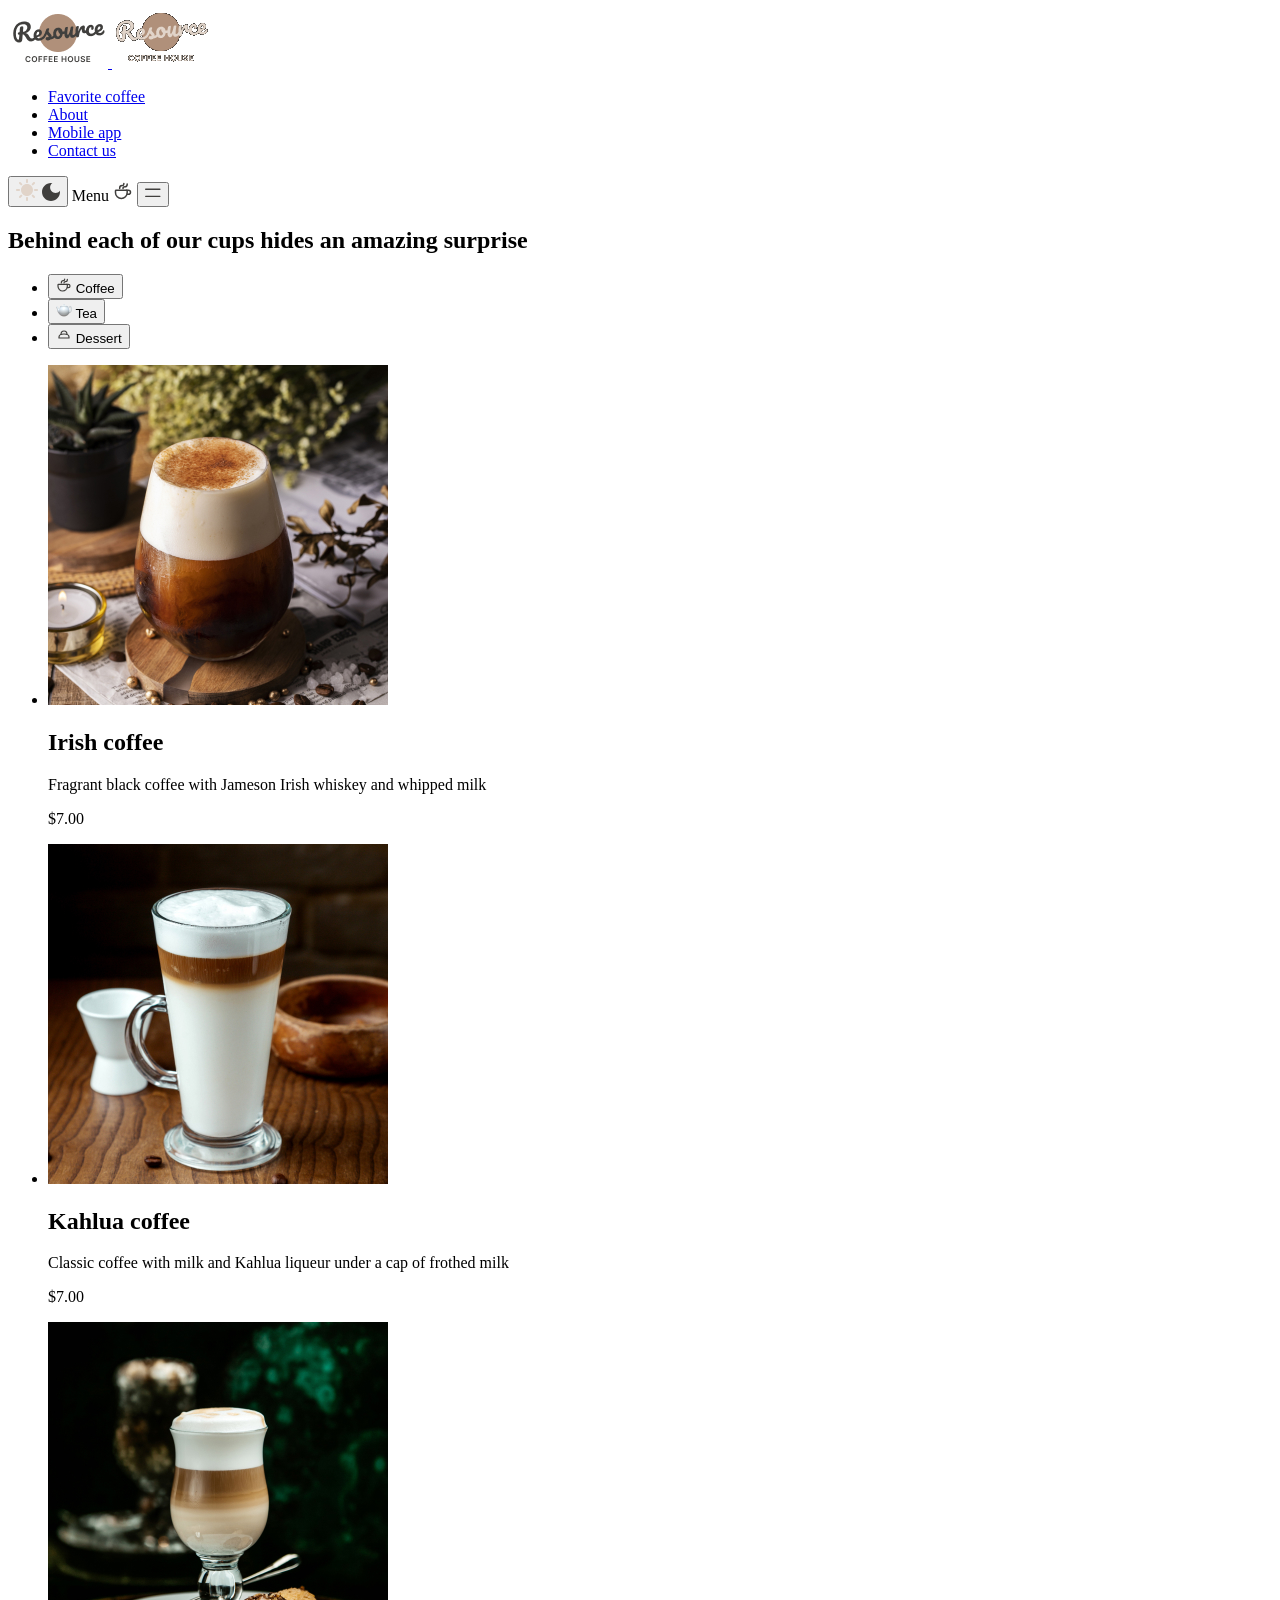
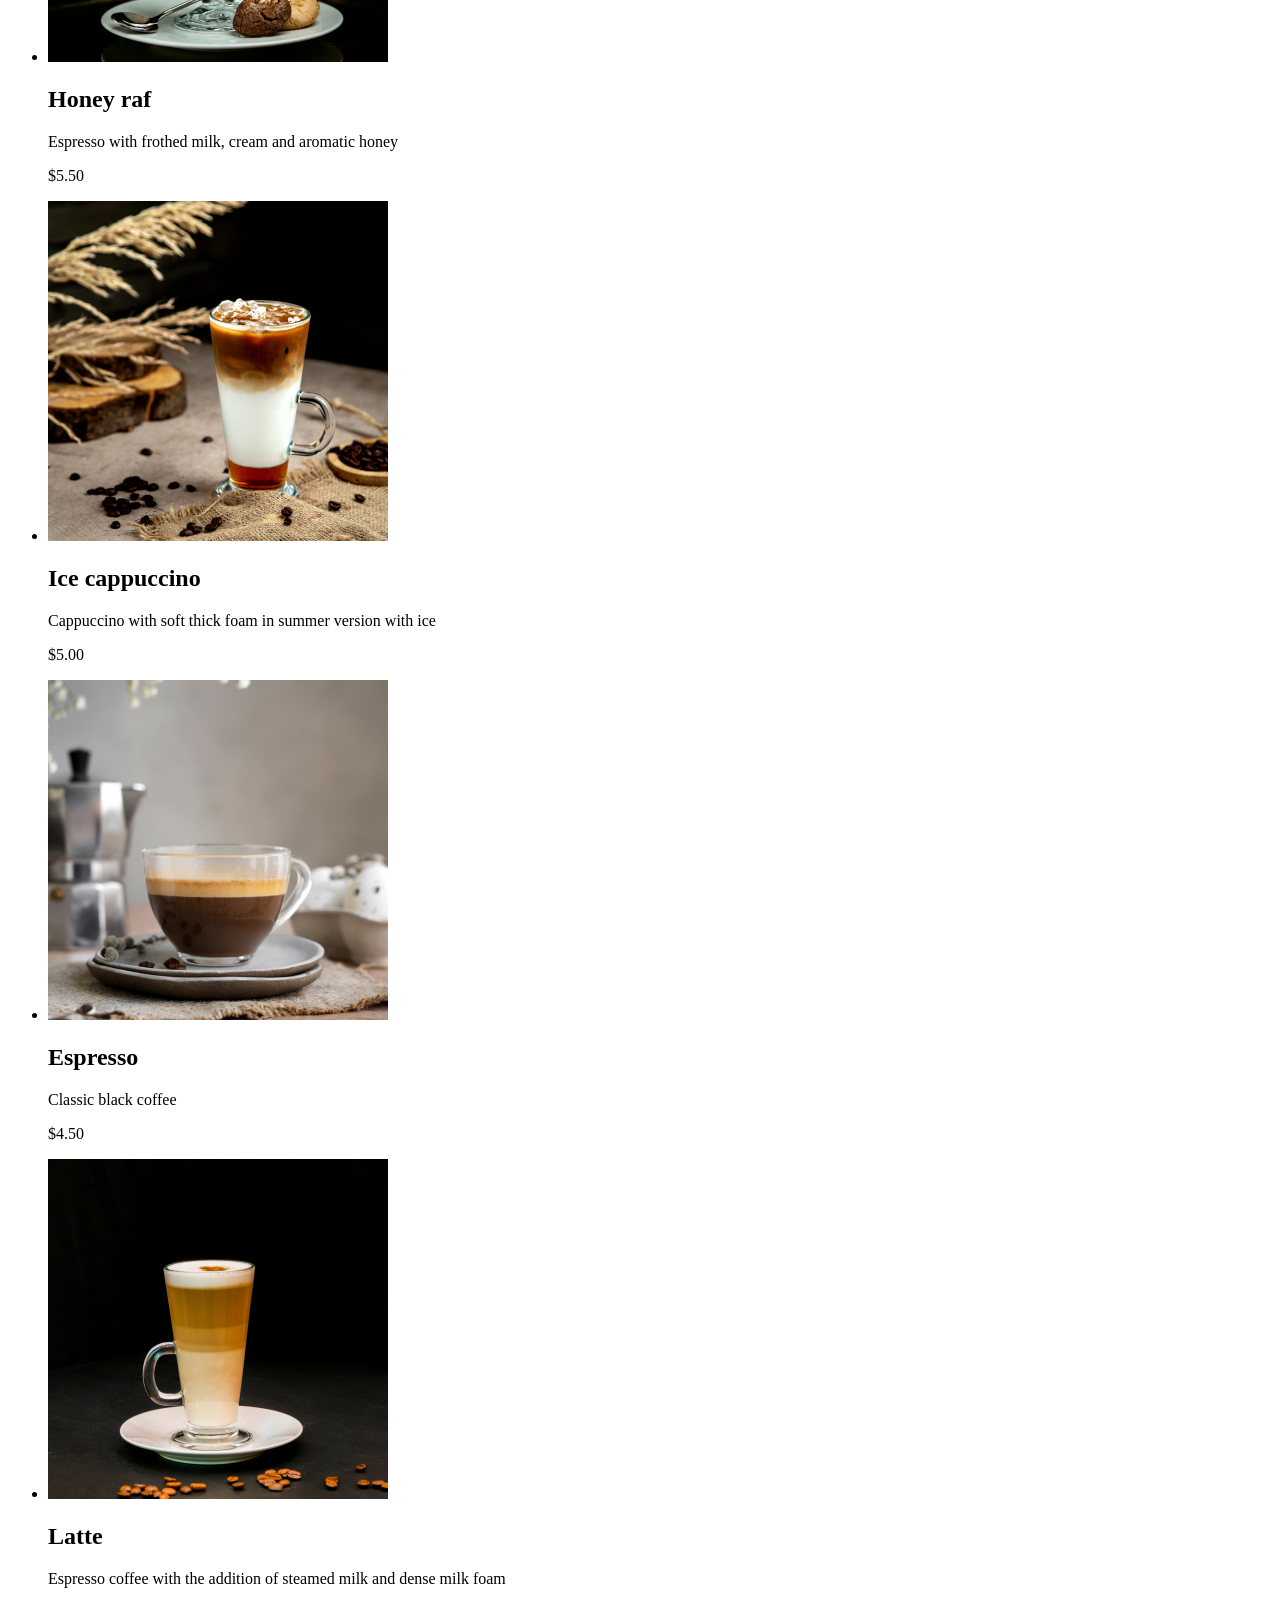
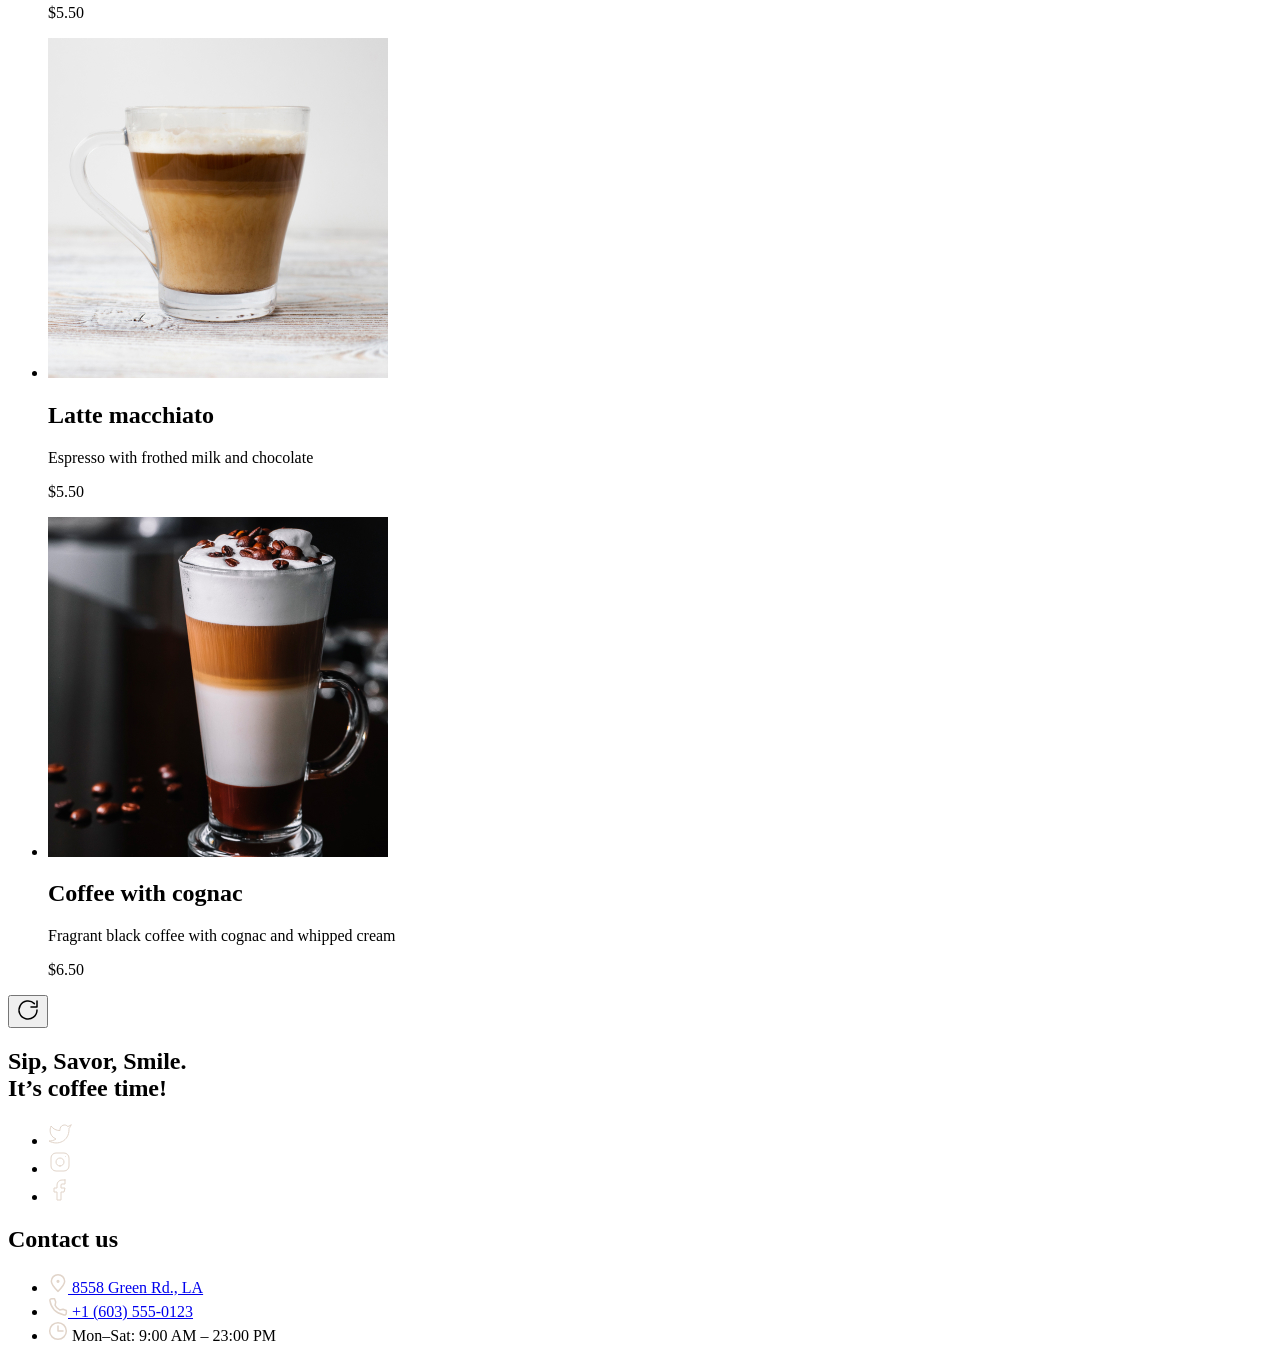
==== catalog.html @ 50e80a71 "feat: implement catalog.html with catalog of the products" ====
<!DOCTYPE html>
<html lang="en">
  <head>
    <meta charset="UTF-8">
    <meta name="viewport" content="width=device-width, initial-scale=1.0">
    <title>Menu | Resource Coffee House</title>
    <link rel="icon" type="image/svg+xml" href="./assets/icons/favicon.svg">
    <link rel="preconnect" href="https://fonts.googleapis.com">
    <link rel="preconnect" href="https://fonts.gstatic.com" crossorigin>
    <link
      href="https://fonts.googleapis.com/css2?family=Inter:ital,wght@0,400;0,600;1,600&display=swap"
      rel="stylesheet"
    >
    <link rel="stylesheet" href="./css/style.css" >
  </head>
  <body>
    <header class="header">
      <div class="wrapper">
        <a class="logo" href="./index.html" aria-label="Resource Coffee House home">
          <img
            class="logo-img logo-light"
            src="./assets/images/logo.png"
            alt="Resource"
            width="100"
            height="60"
          >
          <img
            class="logo-img logo-dark"
            src="./assets/images/logo-dark.png"
            alt="Resource"
            width="100"
            height="60"
          >
        </a>

        <nav class="nav" aria-label="Main navigation">
          <ul class="nav-list">
            <li>
              <a class="nav-link" href="./index.html#favorite-coffee">Favorite coffee</a>
            </li>
            <li><a class="nav-link" href="./index.html#about">About</a></li>
            <li><a class="nav-link" href="./index.html#mobile-app">Mobile app</a></li>
            <li><a class="nav-link" href="#contact-us">Contact us</a></li>
          </ul>
        </nav>

        <div class="header-actions">
          <button
            class="theme-toggle"
            type="button"
            aria-label="Switch to dark theme"
            aria-pressed="false"
          >
            <span class="theme-btn theme-btn-active" data-theme="light">
              <img src="./assets/icons/sun.svg" alt="" width="22" height="22">
            </span>
            <span class="theme-btn" data-theme="dark">
              <img src="./assets/icons/moon.svg" alt="" width="18" height="18">
            </span>
          </button>

          <span class="menu-link menu-link-active" aria-current="page">
            <span>Menu</span>
            <img
              class="icon"
              src="./assets/icons/coffee-cup.svg"
              alt=""
              width="20"
              height="20"
            >
          </span>

          <button class="burger" type="button" aria-label="Open menu">
            <img
              class="icon"
              src="./assets/icons/burger-menu.svg"
              alt=""
              width="16"
              height="16"
            >
          </button>
        </div>
      </div>
    </header>

    <main>
      <div class="wrapper">
        <section class="menu" aria-labelledby="menu-heading">
          <h1 class="menu-heading" id="menu-heading">
            Behind each of our cups hides an
            <span class="accent">amazing surprise</span>
          </h1>

          <ul class="tabs" role="tablist" aria-label="Menu categories">
            <li role="presentation">
              <button
                class="tab tab-active"
                type="button"
                role="tab"
                id="tab-coffee"
                aria-selected="true"
                aria-controls="panel-coffee"
              >
                <span class="tab-icon" aria-hidden="true">
                  <img
                    class="icon"
                    src="./assets/icons/coffee-cup.svg"
                    alt="coffee cup icon"
                    width="16"
                    height="16"
                  >
                </span>
                <span>Coffee</span>
              </button>
            </li>
            <li role="presentation">
              <button
                class="tab"
                type="button"
                role="tab"
                id="tab-tea"
                aria-selected="false"
                aria-controls="panel-tea"
                tabindex="-1"
              >
                <span class="tab-icon" aria-hidden="true">
                  <img
                    class="icon"
                    src="./assets/images/tea-tab.png"
                    alt="tea icon"
                    width="16"
                    height="16"
                  >
                </span>
                <span>Tea</span>
              </button>
            </li>
            <li role="presentation">
              <button
                class="tab"
                type="button"
                role="tab"
                id="tab-dessert"
                aria-selected="false"
                aria-controls="panel-dessert"
                tabindex="-1"
              >
                <span class="tab-icon" aria-hidden="true">
                  <svg width="16" height="16" viewBox="0 0 16 16" fill="none" aria-hidden="true">
                    <path
                      d="M3 10c0-2 2-3 5-3s5 1 5 3v1H3v-1Z"
                      stroke="#403F3D"
                      stroke-width="1.2"
                    />
                    <path
                      d="M5 7.5C5 5.5 6.2 4 8 4s3 1.5 3 3.5"
                      stroke="#403F3D"
                      stroke-width="1.2"
                      stroke-linecap="round"
                    />
                  </svg>
                </span>
                <span>Dessert</span>
              </button>
            </li>
          </ul>

          <div
            class="tab-panel"
            id="panel-coffee"
            role="tabpanel"
            aria-labelledby="tab-coffee"
          >
            <ul class="products">
              <li class="card">
                <img
                  class="card-img"
                  src="./assets/images/coffee-1.jpg"
                  alt="Irish coffee"
                >
                <div class="card-body">
                  <h2 class="card-heading">Irish coffee</h2>
                  <p>Fragrant black coffee with Jameson Irish whiskey and whipped milk</p>
                  <p class="card-price">$7.00</p>
                </div>
              </li>
              <li class="card">
                <img
                  class="card-img"
                  src="./assets/images/coffee-2.jpg"
                  alt="Kahlua coffee"
                >
                <div class="card-body">
                  <h2 class="card-heading">Kahlua coffee</h2>
                  <p>
                    Classic coffee with milk and Kahlua liqueur under a cap of frothed milk
                  </p>
                  <p class="card-price">$7.00</p>
                </div>
              </li>
              <li class="card">
                <img
                  class="card-img"
                  src="./assets/images/coffee-3.jpg"
                  alt="Honey raf coffee"
                >
                <div class="card-body">
                  <h2 class="card-heading">Honey raf</h2>
                  <p>Espresso with frothed milk, cream and aromatic honey</p>
                  <p class="card-price">$5.50</p>
                </div>
              </li>
              <li class="card">
                <img
                  class="card-img"
                  src="./assets/images/coffee-4.jpg"
                  alt="Ice cappuccino"
                >
                <div class="card-body">
                  <h2 class="card-heading">Ice cappuccino</h2>
                  <p>Cappuccino with soft thick foam in summer version with ice</p>
                  <p class="card-price">$5.00</p>
                </div>
              </li>
              <li class="card">
                <img
                  class="card-img"
                  src="./assets/images/coffee-5.jpg"
                  alt="Espresso coffee"
                >
                <div class="card-body">
                  <h2 class="card-heading">Espresso</h2>
                  <p>Classic black coffee</p>
                  <p class="card-price">$4.50</p>
                </div>
              </li>
              <li class="card">
                <img
                  class="card-img"
                  src="./assets/images/coffee-6.jpg"
                  alt="Latte"
                >
                <div class="card-body">
                  <h2 class="card-heading">Latte</h2>
                  <p>
                    Espresso coffee with the addition of steamed milk and dense milk foam
                  </p>
                  <p class="card-price">$5.50</p>
                </div>
              </li>
              <li class="card">
                <img
                  class="card-img"
                  src="./assets/images/coffee-7.jpg"
                  alt="Latte macchiato coffee"
                >
                <div class="card-body">
                  <h2 class="card-heading">Latte macchiato</h2>
                  <p>Espresso with frothed milk and chocolate</p>
                  <p class="card-price">$5.50</p>
                </div>
              </li>
              <li class="card">
                <img
                  class="card-img"
                  src="./assets/images/coffee-8.jpg"
                  alt="Coffee with cognac coffee"
                >
                <div class="card-body">
                  <h2 class="card-heading">Coffee with cognac</h2>
                  <p>Fragrant black coffee with cognac and whipped cream</p>
                  <p class="card-price">$6.50</p>
                </div>
              </li>
            </ul>
          </div>

          <div
            class="tab-panel"
            id="panel-tea"
            role="tabpanel"
            aria-labelledby="tab-tea"
            hidden
          ></div>

          <div
            class="tab-panel"
            id="panel-dessert"
            role="tabpanel"
            aria-labelledby="tab-dessert"
            hidden
          ></div>

          <button class="load-more" type="button" aria-label="Load more products">
            <svg width="24" height="24" viewBox="0 0 24 24" fill="none" aria-hidden="true">
              <path
                d="M21 12a9 9 0 1 1-2.64-6.36"
                stroke="currentColor"
                stroke-width="1.5"
                stroke-linecap="round"
              />
              <path
                d="M21 3v6h-6"
                stroke="currentColor"
                stroke-width="1.5"
                stroke-linecap="round"
                stroke-linejoin="round"
              />
            </svg>
          </button>
        </section>
      </div>
    </main>

    <div class="wrapper">
      <footer class="footer" id="contact-us">
        <div class="footer-offer">
          <h2 class="footer-heading">
            Sip, Savor, Smile.<br>
            <span class="accent">It’s coffee time!</span>
          </h2>
          <ul class="social">
            <li>
              <a
                class="social-link"
                href="https://twitter.com"
                target="_blank"
                rel="noopener noreferrer"
                aria-label="Twitter"
              >
                <img src="./assets/icons/twitter.svg" alt="x icon" width="24" height="24">
              </a>
            </li>
            <li>
              <a
                class="social-link"
                href="https://www.instagram.com"
                target="_blank"
                rel="noopener noreferrer"
                aria-label="Instagram"
              >
                <img src="./assets/icons/instagram.svg" alt="instagram icon" width="24" height="24">
              </a>
            </li>
            <li>
              <a
                class="social-link"
                href="https://www.facebook.com"
                target="_blank"
                rel="noopener noreferrer"
                aria-label="Facebook"
              >
                <img src="./assets/icons/facebook.svg" alt="facebook icon" width="24" height="24">
              </a>
            </li>
          </ul>
        </div>

        <div class="footer-contacts">
          <h2 class="footer-contacts-heading">Contact us</h2>
          <ul class="contacts">
            <li>
              <a
                class="contact-link"
                href="https://maps.google.com/?q=8558+Green+Rd+LA"
                target="_blank"
                rel="noopener noreferrer"
              >
                <img src="./assets/icons/pin-alt.svg" alt="location icon" width="20" height="20">
                <span>8558 Green Rd., LA</span>
              </a>
            </li>
            <li>
              <a class="contact-link" href="tel:+16035550123">
                <img src="./assets/icons/phone.svg" alt="phone icon" width="20" height="20">
                <span>+1 (603) 555-0123</span>
              </a>
            </li>
            <li class="contact-item">
              <img src="./assets/icons/clock.svg" alt="clock icon" width="20" height="20">
              <span>Mon–Sat: 9:00 AM – 23:00 PM</span>
            </li>
          </ul>
        </div>
      </footer>
    </div>
  </body>
</html>
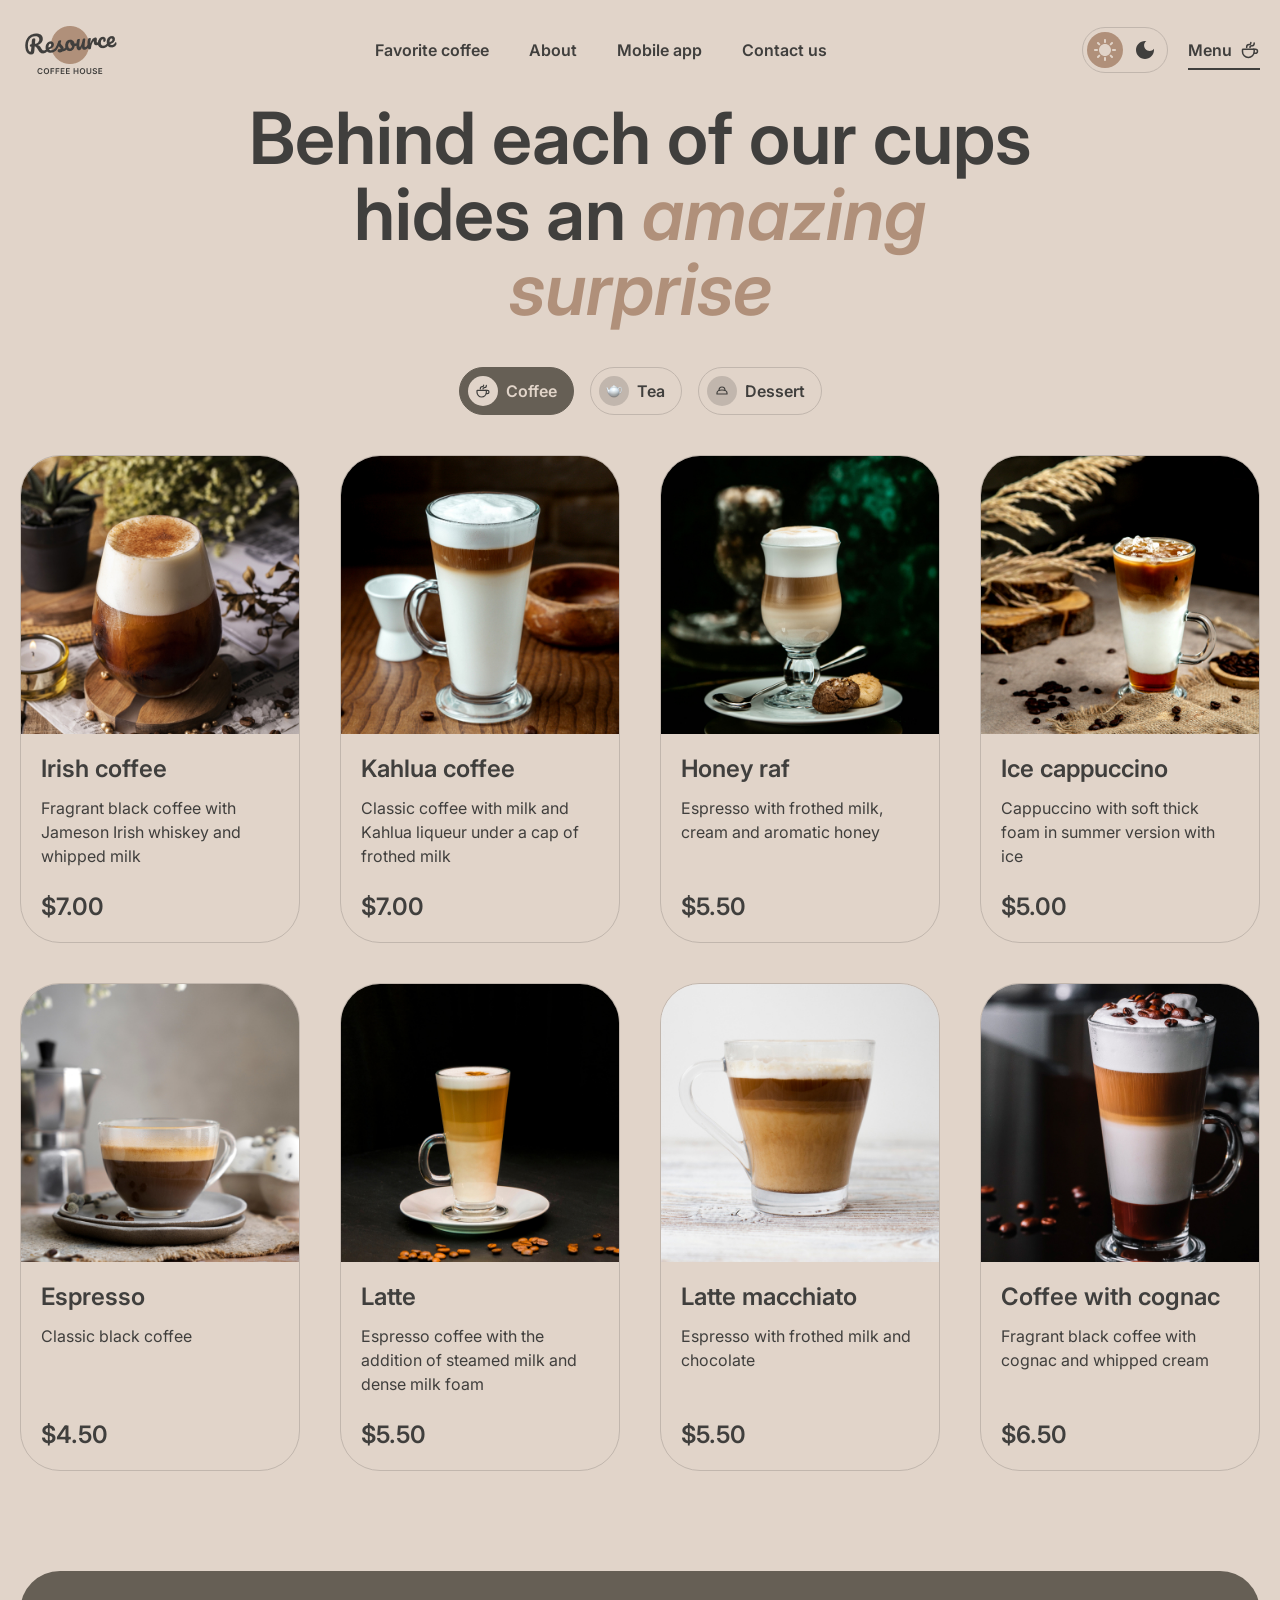
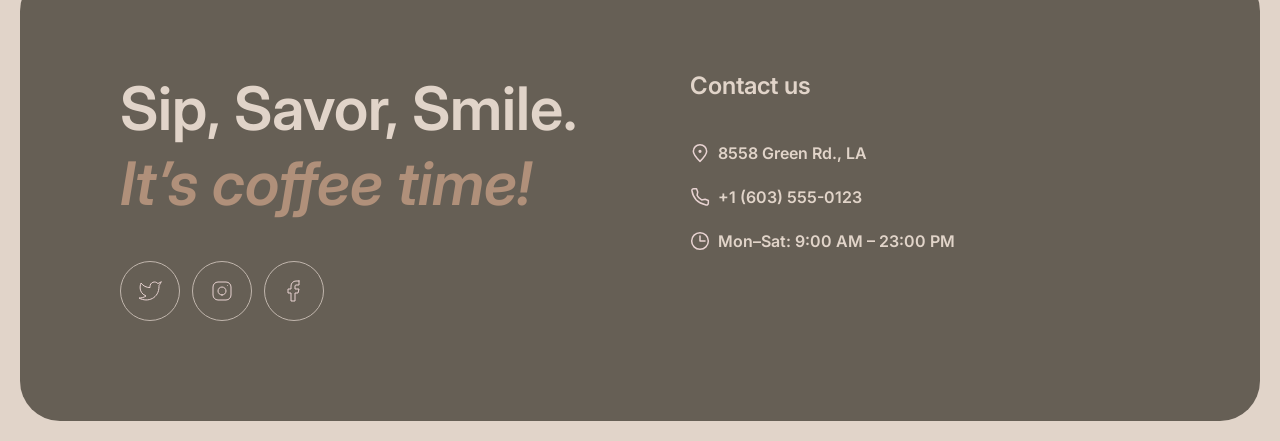
==== commit 6c6eb4d9: "feat: add implementation of theme switch" ====
--- a/catalog.html
+++ b/catalog.html
@@ -384,5 +384,6 @@
         </div>
       </footer>
     </div>
+    <script src="./js/theme.js"></script>
   </body>
 </html>
--- a/css/style.css
+++ b/css/style.css
@@ -0,0 +1,883 @@
+:root {
+  --text: #403f3d;
+  --text-light: #e1d4c9;
+  --accent: #b0907a;
+  --bg: #e1d4c9;
+  --container: #665f55;
+  --border: #c1b6ad;
+  --border-strong: #665f55;
+  --icon: none;
+  --icon-light: brightness(0) saturate(100%) invert(91%) sepia(8%) saturate(447%)
+    hue-rotate(314deg) brightness(97%) contrast(87%);
+}
+
+html[data-theme="dark"] {
+  --text: #e1d4c9;
+  --text-light: var(--text);
+  --bg: #292826;
+  --container: #403f3d;
+  --border: #665f55;
+  --border-strong: #c1b6ad;
+  --icon: brightness(0) saturate(100%) invert(91%) sepia(8%) saturate(447%)
+    hue-rotate(314deg) brightness(97%) contrast(87%);
+  --icon-light: var(--icon);
+}
+
+* {
+  box-sizing: border-box;
+  margin: 0;
+  padding: 0;
+}
+
+html {
+  scroll-behavior: smooth;
+}
+
+body {
+  font-family: "Inter", sans-serif;
+  font-size: 16px;
+  line-height: 1.5;
+  color: var(--text);
+  background-color: var(--bg);
+  padding: 20px 0;
+}
+
+img {
+  display: block;
+  max-width: 100%;
+  height: auto;
+}
+
+ul {
+  list-style: none;
+}
+
+a {
+  color: inherit;
+  text-decoration: none;
+}
+
+button {
+  font: inherit;
+  color: inherit;
+  background: none;
+  border: none;
+  cursor: pointer;
+}
+
+.hero-heading,
+.menu-heading {
+  font-size: 72px;
+  font-weight: 600;
+  line-height: 1.05;
+}
+
+.favorites-heading,
+.about-heading,
+.app-heading,
+.footer-heading {
+  font-size: 60px;
+  font-weight: 600;
+  line-height: 1.25;
+}
+
+.slide-heading,
+.slide-price,
+.card-heading,
+.card-price,
+.footer-contacts-heading {
+  font-size: 24px;
+  font-weight: 600;
+  line-height: 1.25;
+}
+
+.accent {
+  color: var(--accent);
+  font-style: italic;
+}
+
+.caption {
+  display: block;
+  font-size: 10px;
+  font-weight: 600;
+  line-height: 1.4;
+}
+
+.wrapper {
+  max-width: 1440px;
+  margin: 0 auto;
+  padding: 0 20px;
+}
+
+.header {
+  margin-bottom: 20px;
+}
+
+.header > .wrapper {
+  display: flex;
+  align-items: center;
+  gap: 40px;
+  min-height: 60px;
+}
+
+.logo {
+  position: relative;
+  display: block;
+  width: 100px;
+  height: 60px;
+  flex-shrink: 0;
+}
+
+.logo-img {
+  width: 100px;
+  height: 60px;
+  object-fit: contain;
+}
+
+.logo-dark {
+  display: none;
+}
+
+html[data-theme="dark"] .logo-light {
+  display: none;
+}
+
+html[data-theme="dark"] .logo-dark {
+  display: block;
+}
+
+.icon {
+  filter: var(--icon);
+}
+
+.nav {
+  flex: 1;
+}
+
+.nav-list {
+  display: flex;
+  justify-content: center;
+  flex-wrap: wrap;
+  gap: 8px 40px;
+}
+
+.nav-link,
+.menu-link {
+  display: inline-flex;
+  align-items: center;
+  gap: 8px;
+  padding: 8px 0;
+  font-weight: 600;
+  position: relative;
+}
+
+.nav-link::after,
+.menu-link::after {
+  content: "";
+  position: absolute;
+  left: 0;
+  bottom: 0;
+  width: 100%;
+  height: 2px;
+  background-color: var(--text);
+  transform: scaleX(0);
+  transition: transform 0.3s ease;
+}
+
+.nav-link:hover::after,
+.menu-link:hover::after,
+.menu-link-active::after {
+  transform: scaleX(1);
+}
+
+.header-actions {
+  display: flex;
+  align-items: center;
+  gap: 20px;
+  flex-shrink: 0;
+}
+
+.theme-toggle {
+  display: flex;
+  align-items: center;
+  gap: 4px;
+  padding: 4px;
+  border: 1px solid var(--border);
+  border-radius: 100px;
+  cursor: pointer;
+}
+
+.theme-btn {
+  display: flex;
+  align-items: center;
+  justify-content: center;
+  width: 36px;
+  height: 36px;
+  border-radius: 100px;
+}
+
+.theme-btn img {
+  filter: var(--icon);
+}
+
+.theme-btn-active {
+  background-color: var(--accent);
+}
+
+.theme-btn-active img {
+  filter: none;
+}
+
+.theme-toggle:hover .theme-btn:not(.theme-btn-active) {
+  background-color: var(--container);
+}
+
+.theme-toggle:hover .theme-btn:not(.theme-btn-active) img {
+  filter: var(--icon-light);
+}
+
+.burger {
+  display: none;
+  width: 44px;
+  height: 44px;
+  align-items: center;
+  justify-content: center;
+  border: 1px solid var(--border-strong);
+  border-radius: 100px;
+}
+
+.burger:hover {
+  background-color: var(--container);
+}
+
+.burger:hover .icon {
+  filter: var(--icon-light);
+}
+
+.btn {
+  display: inline-flex;
+  align-items: center;
+  justify-content: center;
+  gap: 8px;
+  padding: 20px 78px;
+  font-weight: 600;
+  border-radius: 100px;
+  transition: background-color 0.3s ease, color 0.3s ease;
+}
+
+.btn-light {
+  color: var(--text);
+  background-color: var(--bg);
+}
+
+.btn-icon {
+  width: 0;
+  opacity: 0;
+  overflow: hidden;
+  transition: width 0.3s ease, opacity 0.3s ease;
+}
+
+.btn-light:hover .btn-icon {
+  width: 20px;
+  opacity: 1;
+}
+
+html[data-theme="dark"] .btn-light .btn-icon {
+  filter: var(--icon);
+}
+
+.hero {
+  position: relative;
+  min-height: 644px;
+  margin-bottom: 100px;
+  border-radius: 40px;
+  overflow: hidden;
+  color: var(--text-light);
+}
+
+.hero-image {
+  position: absolute;
+  top: 0;
+  left: 0;
+  width: 100%;
+  height: 100%;
+  object-fit: cover;
+}
+
+.hero-content {
+  position: relative;
+  z-index: 1;
+  display: flex;
+  flex-direction: column;
+  justify-content: flex-end;
+  gap: 40px;
+  max-width: 530px;
+  min-height: 644px;
+  padding: 100px;
+}
+
+.hero-btn {
+  align-self: flex-start;
+  max-width: 200px;
+}
+
+.favorites,
+.about,
+.app,
+.menu {
+  margin-bottom: 100px;
+}
+
+.favorites-heading {
+  text-align: center;
+  margin-bottom: 40px;
+}
+
+.slider {
+  display: grid;
+  grid-template-columns: 60px 1fr 60px;
+  align-items: center;
+  gap: 40px;
+  margin-bottom: 40px;
+}
+
+.slider-btn {
+  display: flex;
+  align-items: center;
+  justify-content: center;
+  width: 60px;
+  height: 60px;
+  border: 1px solid var(--border-strong);
+  border-radius: 100px;
+  transition: background-color 0.3s ease;
+}
+
+.slider-btn:hover {
+  background-color: var(--container);
+  border-color: var(--container);
+}
+
+.slider-btn:hover .icon {
+  filter: var(--icon-light);
+}
+
+.slider-viewport {
+  overflow: hidden;
+}
+
+.slider-track {
+  display: flex;
+}
+
+.slide {
+  display: none;
+  flex-direction: column;
+  align-items: center;
+  gap: 20px;
+  max-width: 480px;
+  margin: 0 auto;
+  text-align: center;
+}
+
+.slide:first-child {
+  display: flex;
+}
+
+.slide-img {
+  width: 100%;
+  max-width: 480px;
+  aspect-ratio: 1;
+  object-fit: contain;
+}
+
+.slider-controls {
+  display: flex;
+  justify-content: center;
+  gap: 12px;
+}
+
+.slider-dash {
+  width: 40px;
+  height: 4px;
+  border-radius: 2px;
+  background-color: var(--border);
+}
+
+.slider-dash-active {
+  background-color: var(--container);
+}
+
+.about-heading {
+  margin-bottom: 40px;
+}
+
+.about-grid {
+  display: grid;
+  grid-template-columns: 1fr 1fr;
+  gap: 40px;
+}
+
+.about-col {
+  display: flex;
+  flex-direction: column;
+  gap: 40px;
+}
+
+.about-img {
+  width: 100%;
+  border-radius: 40px;
+  object-fit: cover;
+}
+
+.about-img-tall {
+  aspect-ratio: 660 / 590;
+}
+
+.about-img-short {
+  aspect-ratio: 660 / 430;
+}
+
+.app {
+  display: grid;
+  grid-template-columns: 1fr 1fr;
+  gap: 100px;
+  align-items: center;
+}
+
+.app-content {
+  display: flex;
+  flex-direction: column;
+  gap: 40px;
+}
+
+.app-stores {
+  display: flex;
+  flex-wrap: wrap;
+  gap: 20px;
+}
+
+.store-btn {
+  display: flex;
+  align-items: center;
+  gap: 8px;
+  min-width: 200px;
+  padding: 12px 20px;
+  border: 1px solid var(--border-strong);
+  border-radius: 100px;
+  transition: background-color 0.3s ease, color 0.3s ease;
+}
+
+.store-btn:hover {
+  color: var(--text-light);
+  background-color: var(--container);
+  border-color: var(--container);
+}
+
+.store-icon {
+  display: flex;
+  align-items: center;
+  justify-content: center;
+  width: 36px;
+  height: 36px;
+  flex-shrink: 0;
+}
+
+.app-image {
+  width: 100%;
+  aspect-ratio: 1;
+  object-fit: contain;
+}
+
+.footer {
+  display: grid;
+  grid-template-columns: 1fr 1fr;
+  gap: 100px;
+  padding: 100px;
+  color: var(--text-light);
+  background-color: var(--container);
+  border-radius: 40px;
+}
+
+.footer-offer {
+  display: flex;
+  flex-direction: column;
+  gap: 40px;
+}
+
+.social {
+  display: flex;
+  gap: 12px;
+}
+
+.social-link {
+  display: flex;
+  align-items: center;
+  justify-content: center;
+  width: 60px;
+  height: 60px;
+  border: 1px solid var(--border);
+  border-radius: 100px;
+  transition: background-color 0.3s ease;
+}
+
+.social-link img {
+  filter: var(--icon-light);
+}
+
+.social-link:hover {
+  background-color: var(--bg);
+  border-color: var(--bg);
+}
+
+.social-link:hover img {
+  filter: brightness(0) saturate(100%) invert(24%) sepia(6%) saturate(404%)
+    hue-rotate(358deg) brightness(95%) contrast(89%);
+}
+
+html[data-theme="dark"] .social-link:hover img {
+  filter: var(--icon);
+}
+
+.footer-contacts-heading {
+  margin-bottom: 40px;
+}
+
+.contacts {
+  display: flex;
+  flex-direction: column;
+  gap: 16px;
+}
+
+.contact-link,
+.contact-item {
+  display: inline-flex;
+  align-items: center;
+  gap: 8px;
+  font-weight: 600;
+  width: fit-content;
+  position: relative;
+}
+
+.contact-link img,
+.contact-item img {
+  filter: var(--icon-light);
+  flex-shrink: 0;
+}
+
+.contact-link::after {
+  content: "";
+  position: absolute;
+  left: 0;
+  bottom: -2px;
+  width: 100%;
+  height: 2px;
+  background-color: var(--text-light);
+  transform: scaleX(0);
+  transition: transform 0.3s ease;
+}
+
+.contact-link:hover::after {
+  transform: scaleX(1);
+}
+
+.menu-heading {
+  max-width: 800px;
+  margin: 0 auto 40px;
+  text-align: center;
+}
+
+.tabs {
+  display: flex;
+  justify-content: center;
+  flex-wrap: wrap;
+  gap: 16px;
+  margin-bottom: 40px;
+}
+
+.tab {
+  display: inline-flex;
+  align-items: center;
+  gap: 8px;
+  padding: 8px 16px 8px 8px;
+  font-weight: 600;
+  border: 1px solid var(--border);
+  border-radius: 100px;
+  transition: background-color 0.3s ease, color 0.3s ease;
+}
+
+.tab-icon {
+  display: flex;
+  align-items: center;
+  justify-content: center;
+  width: 30px;
+  height: 30px;
+  overflow: hidden;
+  background-color: var(--border);
+  border-radius: 100px;
+}
+
+.tab-icon img {
+  width: 16px;
+  height: 16px;
+  object-fit: contain;
+}
+
+.tab:hover,
+.tab-active {
+  color: var(--text-light);
+  background-color: var(--container);
+  border-color: var(--container);
+}
+
+.tab:hover .tab-icon,
+.tab-active .tab-icon {
+  background-color: var(--bg);
+}
+
+.tab:hover .tab-icon .icon,
+.tab-active .tab-icon .icon {
+  filter: none;
+}
+
+.tab-icon svg {
+  display: block;
+}
+
+html[data-theme="dark"] .tab-icon svg path {
+  stroke: #e1d4c9;
+}
+
+html[data-theme="dark"] .tab:hover .tab-icon svg path,
+html[data-theme="dark"] .tab-active .tab-icon svg path {
+  stroke: #403f3d;
+}
+
+.products {
+  display: grid;
+  grid-template-columns: repeat(4, 1fr);
+  gap: 40px;
+}
+
+.card {
+  display: flex;
+  flex-direction: column;
+  overflow: hidden;
+  border: 1px solid var(--border);
+  border-radius: 40px;
+  cursor: pointer;
+  transition: background-color 0.3s ease, color 0.3s ease;
+}
+
+.card-img {
+  width: 100%;
+  aspect-ratio: 1;
+  object-fit: cover;
+}
+
+.card-body {
+  display: flex;
+  flex-direction: column;
+  flex: 1;
+  gap: 12px;
+  padding: 20px;
+}
+
+.card-price {
+  margin-top: auto;
+  padding-top: 12px;
+}
+
+.card:hover {
+  color: var(--text-light);
+  background-color: var(--container);
+  border-color: var(--container);
+}
+
+.load-more {
+  display: none;
+  align-items: center;
+  justify-content: center;
+  width: 60px;
+  height: 60px;
+  margin: 40px auto 0;
+  color: var(--text);
+  border: 1px solid var(--border-strong);
+  border-radius: 100px;
+  transition: background-color 0.3s ease, color 0.3s ease;
+}
+
+.load-more:hover {
+  color: var(--text-light);
+  background-color: var(--container);
+}
+
+@media (max-width: 1200px) and (min-width: 769px) {
+  .products {
+    grid-template-columns: repeat(3, 1fr);
+  }
+
+  .app,
+  .footer {
+    gap: 40px;
+  }
+
+  .footer {
+    padding: 80px 60px;
+  }
+
+  .hero-content {
+    padding: 80px 60px;
+  }
+}
+
+@media (max-width: 768px) {
+  .hero-heading,
+  .menu-heading {
+    font-size: 42px;
+    line-height: 1.15;
+  }
+
+  .favorites-heading,
+  .about-heading,
+  .app-heading,
+  .footer-heading {
+    font-size: 32px;
+  }
+
+  .header > .wrapper {
+    gap: 16px;
+    justify-content: space-between;
+  }
+
+  .nav,
+  .menu-link,
+  .menu-link-active {
+    display: none;
+  }
+
+  .burger {
+    display: flex;
+  }
+
+  .hero,
+  .hero-content {
+    min-height: 552px;
+  }
+
+  .hero-content {
+    max-width: 348px;
+    padding: 60px 40px;
+  }
+
+  .slider {
+    grid-template-columns: 1fr;
+  }
+
+  .slider-btn {
+    display: none;
+  }
+
+  .about-grid {
+    grid-template-columns: 1fr;
+    gap: 20px;
+  }
+
+  .about-col {
+    gap: 20px;
+  }
+
+  .app {
+    grid-template-columns: 1fr;
+    gap: 40px;
+  }
+
+  .app-image {
+    max-width: 348px;
+    margin: 0 auto;
+  }
+
+  .footer {
+    grid-template-columns: 1fr;
+    gap: 40px;
+    padding: 60px 40px;
+  }
+
+  .products {
+    grid-template-columns: repeat(2, 1fr);
+    gap: 20px;
+  }
+
+  .load-more {
+    display: flex;
+  }
+
+  .products .card:nth-child(n + 5) {
+    display: none;
+  }
+}
+
+@media (max-width: 480px) {
+  body {
+    padding: 16px 0 40px;
+  }
+
+  .wrapper {
+    padding: 0 16px;
+  }
+
+  .hero-heading,
+  .menu-heading {
+    font-size: 32px;
+  }
+
+  .favorites-heading,
+  .about-heading,
+  .app-heading,
+  .footer-heading {
+    font-size: 28px;
+  }
+
+  .slide-heading,
+  .slide-price,
+  .card-heading,
+  .card-price,
+  .footer-contacts-heading {
+    font-size: 18px;
+  }
+
+  .hero,
+  .hero-content {
+    min-height: 480px;
+  }
+
+  .hero-content {
+    max-width: 100%;
+    padding: 40px 16px;
+    gap: 20px;
+  }
+
+  .hero-btn {
+    padding: 16px 40px;
+  }
+
+  .app-stores {
+    flex-direction: column;
+  }
+
+  .store-btn {
+    width: 100%;
+  }
+
+  .footer {
+    padding: 40px 16px;
+    gap: 32px;
+  }
+
+  .products {
+    grid-template-columns: 1fr;
+  }
+
+  .tabs {
+    gap: 8px;
+  }
+}
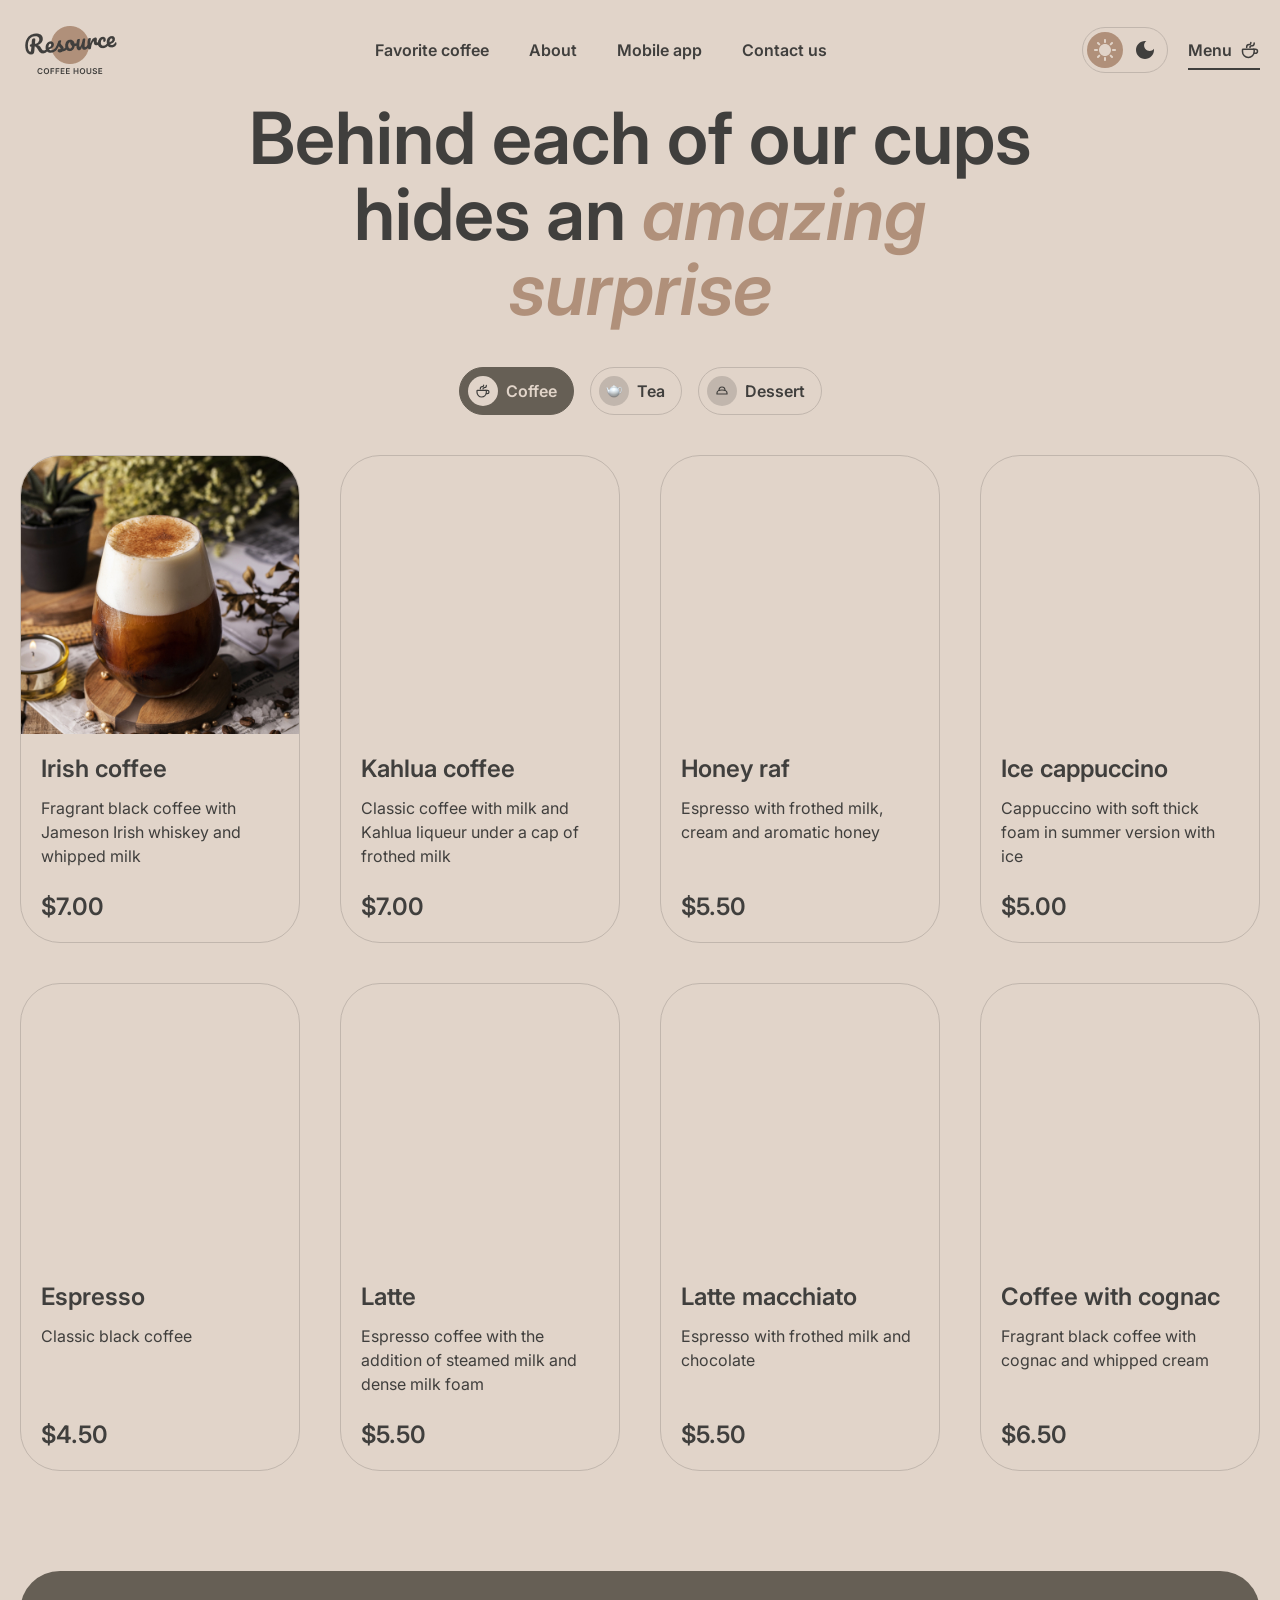
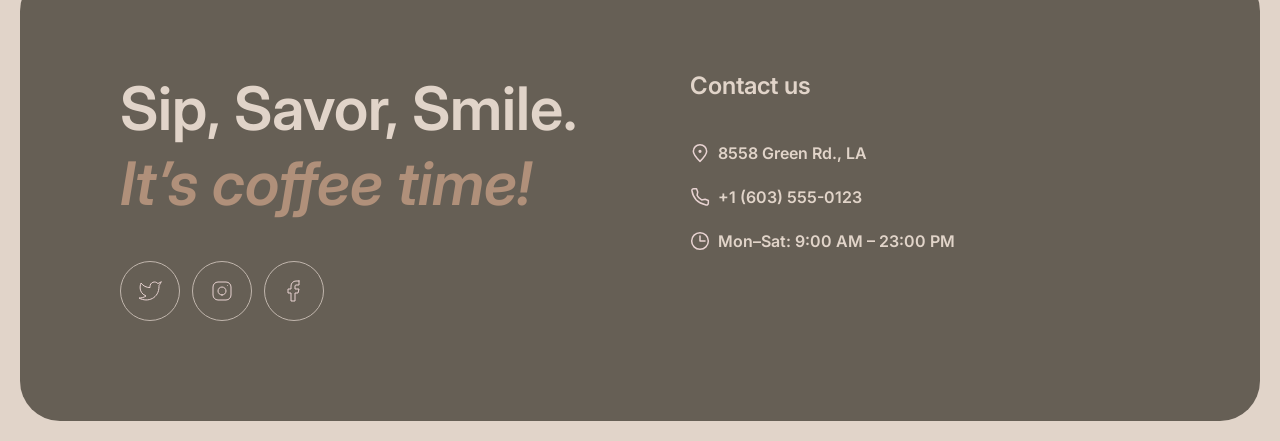
==== commit 0be95d16: "feat: update catalog for dynamic menu and product modal" ====
--- a/catalog.html
+++ b/catalog.html
@@ -11,7 +11,16 @@
       href="https://fonts.googleapis.com/css2?family=Inter:ital,wght@0,400;0,600;1,600&display=swap"
       rel="stylesheet"
     >
-    <link rel="stylesheet" href="./css/style.css" >
+    <link rel="stylesheet" href="./css/style.css">
+    <script>
+      let savedTheme = localStorage.getItem("coffee-house-theme");
+
+      if (savedTheme !== "dark") {
+        savedTheme = "light";
+      }
+
+      document.documentElement.setAttribute("data-theme", savedTheme);
+    </script>
   </head>
   <body>
     <header class="header">
@@ -71,13 +80,8 @@
           </span>
 
           <button class="burger" type="button" aria-label="Open menu">
-            <img
-              class="icon"
-              src="./assets/icons/burger-menu.svg"
-              alt=""
-              width="16"
-              height="16"
-            >
+            <span class="burger-line"></span>
+            <span class="burger-line"></span>
           </button>
         </div>
       </div>
@@ -97,9 +101,8 @@
                 class="tab tab-active"
                 type="button"
                 role="tab"
-                id="tab-coffee"
+                data-category="coffee"
                 aria-selected="true"
-                aria-controls="panel-coffee"
               >
                 <span class="tab-icon" aria-hidden="true">
                   <img
@@ -118,9 +121,8 @@
                 class="tab"
                 type="button"
                 role="tab"
-                id="tab-tea"
+                data-category="tea"
                 aria-selected="false"
-                aria-controls="panel-tea"
                 tabindex="-1"
               >
                 <span class="tab-icon" aria-hidden="true">
@@ -140,9 +142,8 @@
                 class="tab"
                 type="button"
                 role="tab"
-                id="tab-dessert"
+                data-category="dessert"
                 aria-selected="false"
-                aria-controls="panel-dessert"
                 tabindex="-1"
               >
                 <span class="tab-icon" aria-hidden="true">
@@ -165,131 +166,7 @@
             </li>
           </ul>
 
-          <div
-            class="tab-panel"
-            id="panel-coffee"
-            role="tabpanel"
-            aria-labelledby="tab-coffee"
-          >
-            <ul class="products">
-              <li class="card">
-                <img
-                  class="card-img"
-                  src="./assets/images/coffee-1.jpg"
-                  alt="Irish coffee"
-                >
-                <div class="card-body">
-                  <h2 class="card-heading">Irish coffee</h2>
-                  <p>Fragrant black coffee with Jameson Irish whiskey and whipped milk</p>
-                  <p class="card-price">$7.00</p>
-                </div>
-              </li>
-              <li class="card">
-                <img
-                  class="card-img"
-                  src="./assets/images/coffee-2.jpg"
-                  alt="Kahlua coffee"
-                >
-                <div class="card-body">
-                  <h2 class="card-heading">Kahlua coffee</h2>
-                  <p>
-                    Classic coffee with milk and Kahlua liqueur under a cap of frothed milk
-                  </p>
-                  <p class="card-price">$7.00</p>
-                </div>
-              </li>
-              <li class="card">
-                <img
-                  class="card-img"
-                  src="./assets/images/coffee-3.jpg"
-                  alt="Honey raf coffee"
-                >
-                <div class="card-body">
-                  <h2 class="card-heading">Honey raf</h2>
-                  <p>Espresso with frothed milk, cream and aromatic honey</p>
-                  <p class="card-price">$5.50</p>
-                </div>
-              </li>
-              <li class="card">
-                <img
-                  class="card-img"
-                  src="./assets/images/coffee-4.jpg"
-                  alt="Ice cappuccino"
-                >
-                <div class="card-body">
-                  <h2 class="card-heading">Ice cappuccino</h2>
-                  <p>Cappuccino with soft thick foam in summer version with ice</p>
-                  <p class="card-price">$5.00</p>
-                </div>
-              </li>
-              <li class="card">
-                <img
-                  class="card-img"
-                  src="./assets/images/coffee-5.jpg"
-                  alt="Espresso coffee"
-                >
-                <div class="card-body">
-                  <h2 class="card-heading">Espresso</h2>
-                  <p>Classic black coffee</p>
-                  <p class="card-price">$4.50</p>
-                </div>
-              </li>
-              <li class="card">
-                <img
-                  class="card-img"
-                  src="./assets/images/coffee-6.jpg"
-                  alt="Latte"
-                >
-                <div class="card-body">
-                  <h2 class="card-heading">Latte</h2>
-                  <p>
-                    Espresso coffee with the addition of steamed milk and dense milk foam
-                  </p>
-                  <p class="card-price">$5.50</p>
-                </div>
-              </li>
-              <li class="card">
-                <img
-                  class="card-img"
-                  src="./assets/images/coffee-7.jpg"
-                  alt="Latte macchiato coffee"
-                >
-                <div class="card-body">
-                  <h2 class="card-heading">Latte macchiato</h2>
-                  <p>Espresso with frothed milk and chocolate</p>
-                  <p class="card-price">$5.50</p>
-                </div>
-              </li>
-              <li class="card">
-                <img
-                  class="card-img"
-                  src="./assets/images/coffee-8.jpg"
-                  alt="Coffee with cognac coffee"
-                >
-                <div class="card-body">
-                  <h2 class="card-heading">Coffee with cognac</h2>
-                  <p>Fragrant black coffee with cognac and whipped cream</p>
-                  <p class="card-price">$6.50</p>
-                </div>
-              </li>
-            </ul>
-          </div>
-
-          <div
-            class="tab-panel"
-            id="panel-tea"
-            role="tabpanel"
-            aria-labelledby="tab-tea"
-            hidden
-          ></div>
-
-          <div
-            class="tab-panel"
-            id="panel-dessert"
-            role="tabpanel"
-            aria-labelledby="tab-dessert"
-            hidden
-          ></div>
+          <ul class="products"></ul>
 
           <button class="load-more" type="button" aria-label="Load more products">
             <svg width="24" height="24" viewBox="0 0 24 24" fill="none" aria-hidden="true">
@@ -312,6 +189,17 @@
       </div>
     </main>
 
+    <div class="modal" aria-hidden="true">
+      <div class="modal-backdrop"></div>
+      <div class="modal-window" role="dialog" aria-modal="true" aria-label="Product details">
+        <button class="modal-close" type="button" aria-label="Close">
+          <span class="modal-close-line"></span>
+          <span class="modal-close-line"></span>
+        </button>
+        <div class="modal-body"></div>
+      </div>
+    </div>
+
     <div class="wrapper">
       <footer class="footer" id="contact-us">
         <div class="footer-offer">
@@ -385,5 +273,7 @@
       </footer>
     </div>
     <script src="./js/theme.js"></script>
+    <script src="./js/burger.js"></script>
+    <script src="./js/menu.js"></script>
   </body>
 </html>
--- a/css/style.css
+++ b/css/style.css
@@ -39,7 +39,12 @@
   line-height: 1.5;
   color: var(--text);
   background-color: var(--bg);
-  padding: 20px 0;
+  padding: 0 0 20px;
+}
+
+body.menu-open,
+body.modal-open-body {
+  overflow: hidden;
 }
 
 img {
@@ -110,7 +115,12 @@
 }
 
 .header {
+  position: sticky;
+  top: 0;
+  z-index: 20;
   margin-bottom: 20px;
+  padding: 20px 0 0;
+  background-color: var(--bg);
 }
 
 .header > .wrapper {
@@ -238,20 +248,46 @@
 
 .burger {
   display: none;
+  flex-direction: column;
+  align-items: center;
+  justify-content: center;
   width: 44px;
   height: 44px;
-  align-items: center;
-  justify-content: center;
   border: 1px solid var(--border-strong);
   border-radius: 100px;
-}
-
-.burger:hover {
+  transition: background-color 0.3s ease, border-color 0.3s ease;
+}
+
+.burger-line {
+  display: block;
+  width: 16px;
+  height: 1.5px;
+  background-color: var(--text);
+  border-radius: 2px;
+  transition: transform 0.3s ease, background-color 0.3s ease;
+}
+
+.burger-line + .burger-line {
+  margin-top: 6px;
+}
+
+.burger-open .burger-line:first-child {
+  transform: translateY(3.75px) rotate(45deg);
+}
+
+.burger-open .burger-line:last-child {
+  transform: translateY(-3.75px) rotate(-45deg);
+}
+
+.burger:hover,
+.burger-open {
   background-color: var(--container);
-}
-
-.burger:hover .icon {
-  filter: var(--icon-light);
+  border-color: var(--container);
+}
+
+.burger:hover .burger-line,
+.burger-open .burger-line {
+  background-color: var(--text-light);
 }
 
 .btn {
@@ -367,20 +403,22 @@
 
 .slider-track {
   display: flex;
+  transition: transform 0.5s ease;
 }
 
 .slide {
-  display: none;
+  display: flex;
   flex-direction: column;
   align-items: center;
   gap: 20px;
+  flex: 0 0 100%;
+  max-width: 100%;
+  text-align: center;
+  padding: 0 10px;
+}
+
+.slide p {
   max-width: 480px;
-  margin: 0 auto;
-  text-align: center;
-}
-
-.slide:first-child {
-  display: flex;
 }
 
 .slide-img {
@@ -401,6 +439,7 @@
   height: 4px;
   border-radius: 2px;
   background-color: var(--border);
+  transition: background-color 0.3s ease;
 }
 
 .slider-dash-active {
@@ -706,9 +745,186 @@
   transition: background-color 0.3s ease, color 0.3s ease;
 }
 
+.load-more.is-visible {
+  display: flex;
+}
+
 .load-more:hover {
   color: var(--text-light);
   background-color: var(--container);
+}
+
+.modal {
+  position: fixed;
+  inset: 0;
+  z-index: 100;
+  display: flex;
+  align-items: center;
+  justify-content: center;
+  padding: 20px;
+  visibility: hidden;
+  opacity: 0;
+  pointer-events: none;
+  transition: opacity 0.3s ease, visibility 0.3s ease;
+}
+
+.modal-open {
+  visibility: visible;
+  opacity: 1;
+  pointer-events: auto;
+}
+
+.modal-backdrop {
+  position: absolute;
+  inset: 0;
+  background-color: rgba(64, 63, 61, 0.8);
+}
+
+.modal-window {
+  position: relative;
+  z-index: 1;
+  width: 100%;
+  max-width: 800px;
+  max-height: calc(100vh - 40px);
+  overflow: auto;
+  padding: 16px;
+  background-color: var(--bg);
+  border-radius: 40px;
+}
+
+.modal-close {
+  position: absolute;
+  top: 20px;
+  right: 20px;
+  z-index: 2;
+  display: flex;
+  flex-direction: column;
+  align-items: center;
+  justify-content: center;
+  width: 44px;
+  height: 44px;
+  border: 1px solid var(--border-strong);
+  border-radius: 100px;
+  transition: background-color 0.3s ease, border-color 0.3s ease;
+}
+
+.modal-close-line {
+  display: block;
+  width: 16px;
+  height: 1.5px;
+  background-color: var(--text);
+  border-radius: 2px;
+}
+
+.modal-close-line:first-child {
+  transform: translateY(0.75px) rotate(45deg);
+}
+
+.modal-close-line:last-child {
+  transform: translateY(-0.75px) rotate(-45deg);
+}
+
+.modal-close:hover {
+  background-color: var(--container);
+  border-color: var(--container);
+}
+
+.modal-close:hover .modal-close-line {
+  background-color: var(--text-light);
+}
+
+.modal-body {
+  display: grid;
+  grid-template-columns: 1fr 1fr;
+  gap: 20px;
+  align-items: start;
+}
+
+.modal-img {
+  width: 100%;
+  aspect-ratio: 1;
+  object-fit: cover;
+  border-radius: 40px;
+}
+
+.modal-info {
+  display: flex;
+  flex-direction: column;
+  gap: 20px;
+  padding: 20px 20px 10px 0;
+}
+
+.modal-title {
+  font-size: 24px;
+  font-weight: 600;
+  line-height: 1.25;
+  margin-bottom: 12px;
+}
+
+.modal-description {
+  color: var(--text);
+}
+
+.modal-label {
+  margin-bottom: 8px;
+  font-weight: 600;
+}
+
+.modal-options {
+  display: flex;
+  flex-wrap: wrap;
+  gap: 8px;
+}
+
+.modal-option {
+  display: inline-flex;
+  align-items: center;
+  gap: 8px;
+  padding: 8px 16px 8px 8px;
+  font-weight: 600;
+  border: 1px solid var(--border);
+  border-radius: 100px;
+  transition: background-color 0.3s ease, color 0.3s ease, border-color 0.3s ease;
+}
+
+.modal-option-mark {
+  display: flex;
+  align-items: center;
+  justify-content: center;
+  width: 30px;
+  height: 30px;
+  background-color: var(--border);
+  border-radius: 100px;
+  font-size: 16px;
+}
+
+.modal-option:hover,
+.modal-option-active {
+  color: var(--text-light);
+  background-color: var(--container);
+  border-color: var(--container);
+}
+
+.modal-option:hover .modal-option-mark,
+.modal-option-active .modal-option-mark {
+  color: var(--text);
+  background-color: var(--bg);
+}
+
+.modal-total {
+  display: flex;
+  justify-content: space-between;
+  align-items: center;
+  font-size: 24px;
+  font-weight: 600;
+  line-height: 1.25;
+  margin-top: auto;
+}
+
+.modal-note {
+  font-size: 10px;
+  line-height: 1.4;
+  opacity: 0.8;
 }
 
 @media (max-width: 1200px) and (min-width: 769px) {
@@ -749,12 +965,41 @@
     justify-content: space-between;
   }
 
-  .nav,
   .menu-link,
   .menu-link-active {
     display: none;
   }
 
+  .nav {
+    position: fixed;
+    top: 80px;
+    left: 0;
+    width: 100%;
+    height: calc(100% - 80px);
+    z-index: 15;
+    background-color: var(--bg);
+    transform: translateX(100%);
+    transition: transform 0.4s ease;
+    overflow: auto;
+    padding: 40px 20px;
+  }
+
+  .nav-open {
+    transform: translateX(0);
+  }
+
+  .nav-list {
+    flex-direction: column;
+    align-items: center;
+    gap: 60px;
+  }
+
+  .nav-link {
+    font-size: 32px;
+    font-weight: 600;
+    line-height: 1.25;
+  }
+
   .burger {
     display: flex;
   }
@@ -771,6 +1016,7 @@
 
   .slider {
     grid-template-columns: 1fr;
+    gap: 20px;
   }
 
   .slider-btn {
@@ -807,18 +1053,27 @@
     gap: 20px;
   }
 
-  .load-more {
-    display: flex;
-  }
-
-  .products .card:nth-child(n + 5) {
-    display: none;
+  .modal-body {
+    grid-template-columns: 1fr;
+  }
+
+  .modal-info {
+    padding: 10px 40px 10px 10px;
+  }
+
+  .modal-img {
+    max-width: 310px;
+    margin: 0 auto;
   }
 }
 
 @media (max-width: 480px) {
   body {
-    padding: 16px 0 40px;
+    padding: 0 0 40px;
+  }
+
+  .header {
+    padding-top: 16px;
   }
 
   .wrapper {
@@ -841,8 +1096,19 @@
   .slide-price,
   .card-heading,
   .card-price,
-  .footer-contacts-heading {
+  .footer-contacts-heading,
+  .modal-title,
+  .modal-total {
     font-size: 18px;
+  }
+
+  .nav {
+    top: 76px;
+    height: calc(100% - 76px);
+  }
+
+  .nav-link {
+    font-size: 24px;
   }
 
   .hero,
@@ -880,4 +1146,26 @@
   .tabs {
     gap: 8px;
   }
-}
+
+  .modal {
+    padding: 16px;
+  }
+
+  .modal-window {
+    padding: 16px;
+    border-radius: 40px;
+  }
+
+  .modal-close {
+    top: 16px;
+    right: 16px;
+  }
+
+  .modal-info {
+    padding: 0 40px 0 0;
+  }
+
+  .modal-img {
+    max-width: 100%;
+  }
+}
